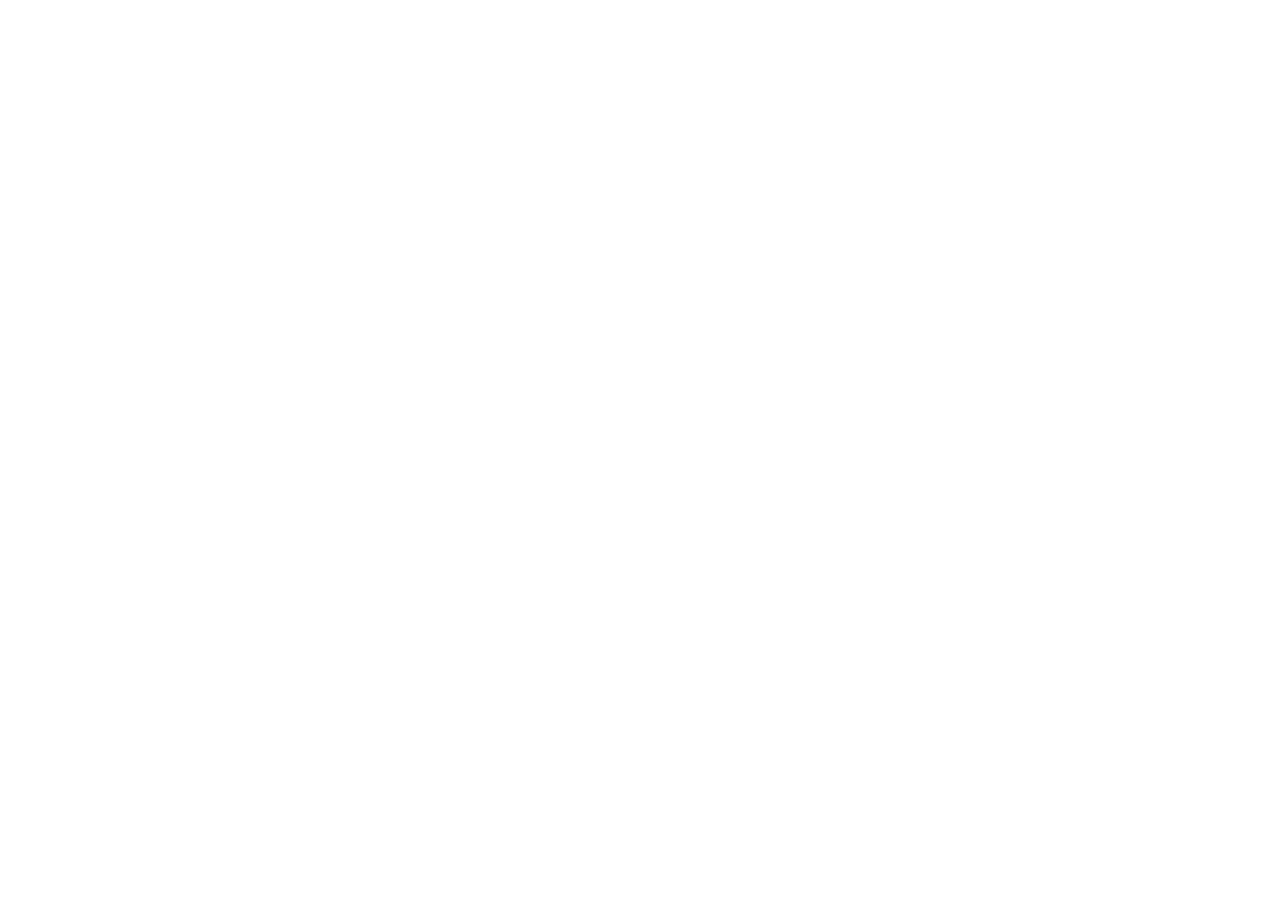
==== chi-siamo.html @ 336f0c89 "first commit" ====
<!DOCTYPE html>
<html lang="it">

<head>
  <meta charset="UTF-8">
  <meta name="viewport" content="width=device-width,initial-scale=1">
  <meta name="description" content="">
  <title></title>  
</head>

<body>


</body>

</html>
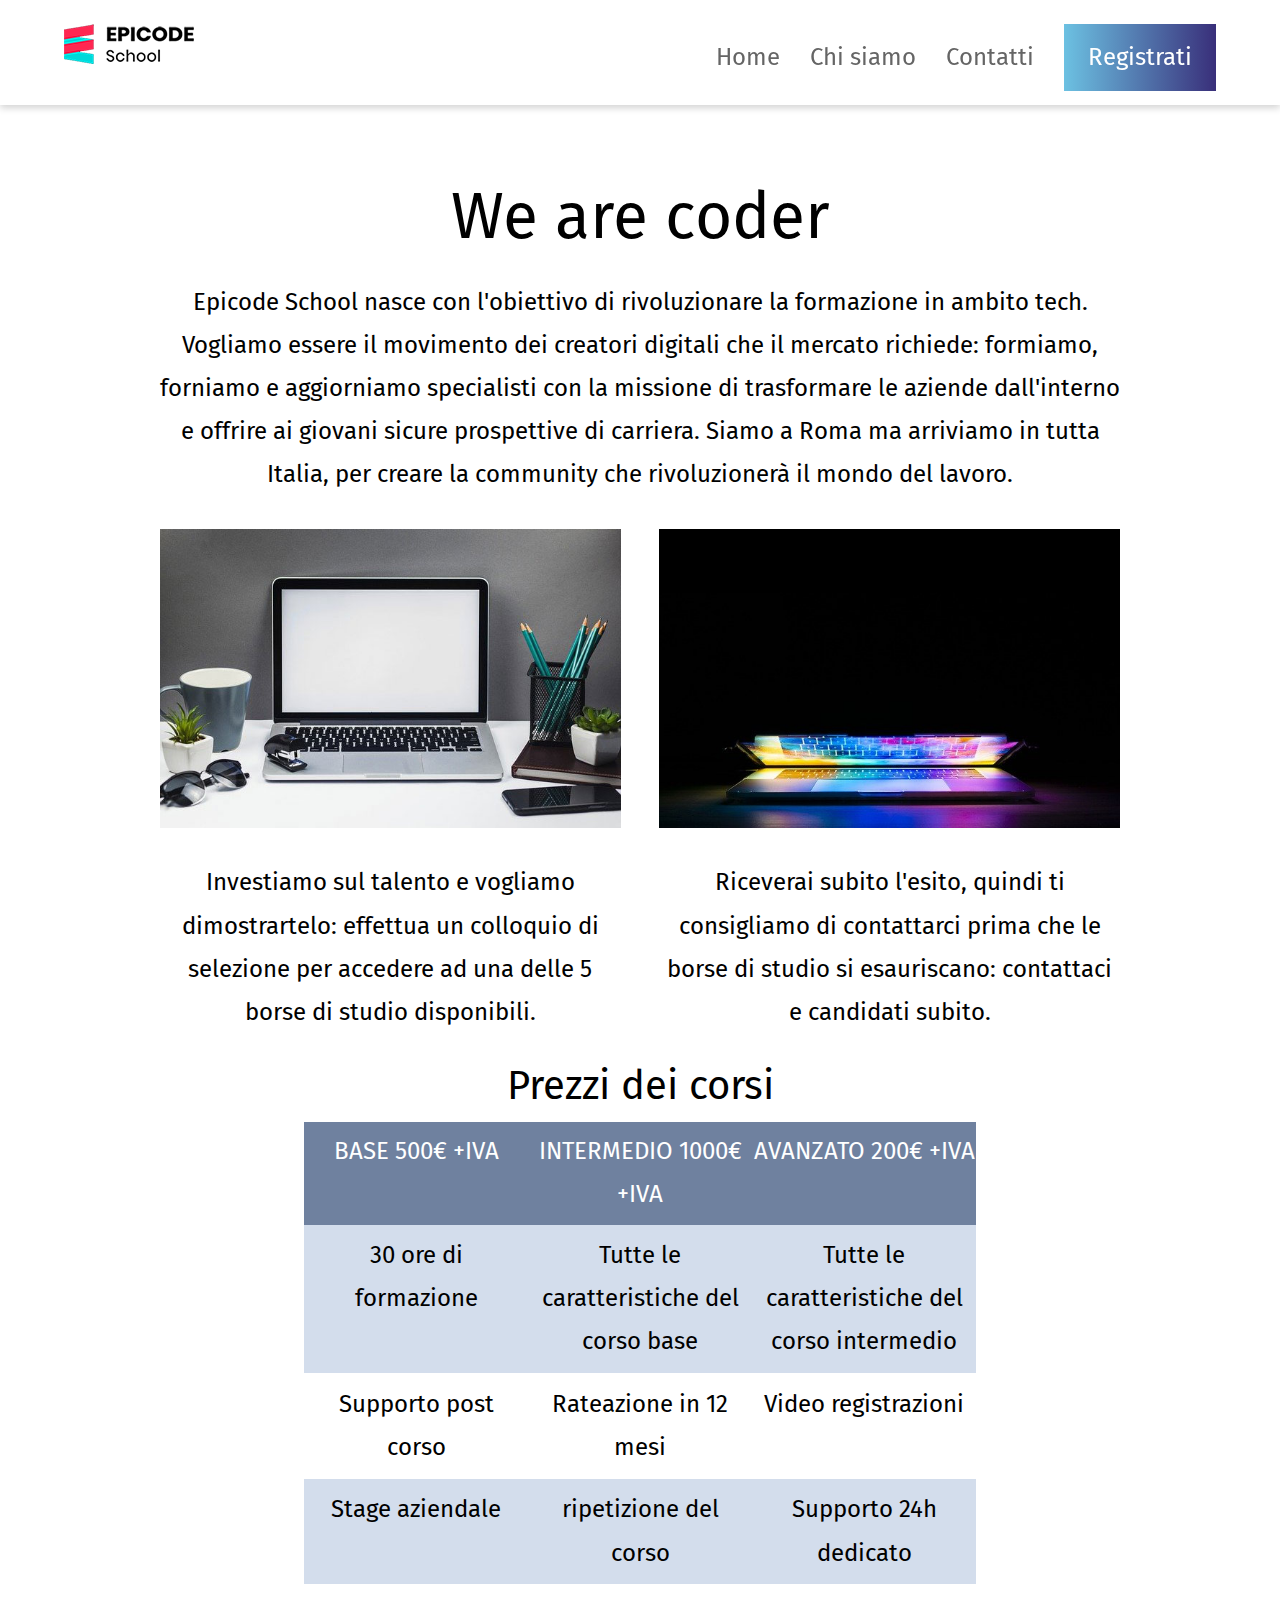
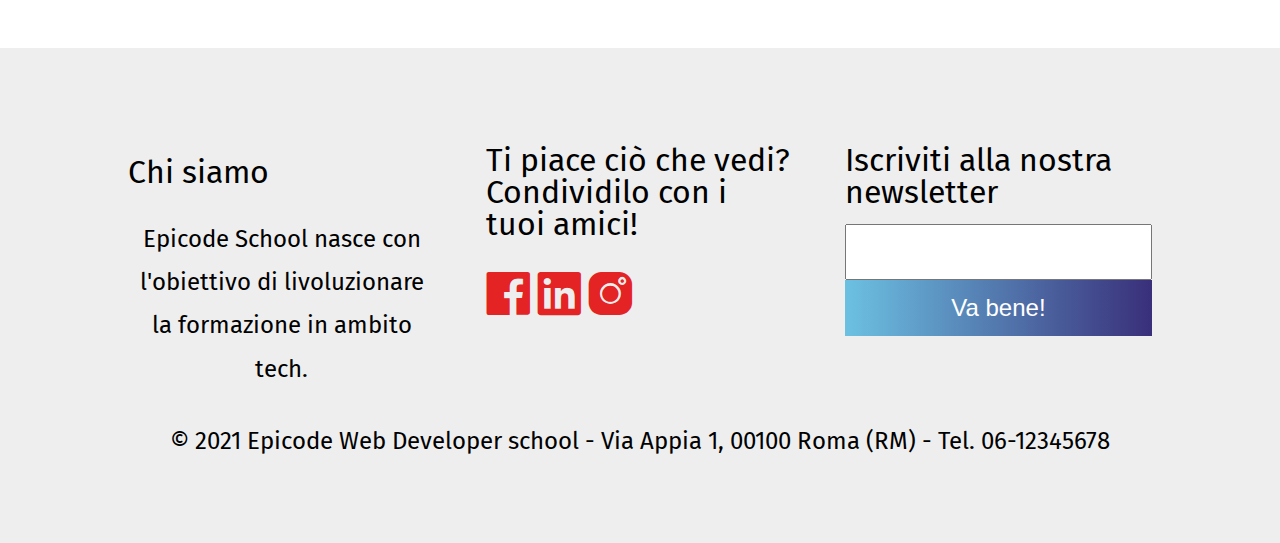
==== commit b9028448: "Finito" ====
--- a/chi-siamo.html
+++ b/chi-siamo.html
@@ -1,16 +1,183 @@
 <!DOCTYPE html>
 <html lang="it">
+  <head>
+    <meta charset="UTF-8" />
+    <meta name="viewport" content="width=device-width,initial-scale=1" />
+    <meta
+      name="description"
+      content="Epicode School: il punto di partenza per la tua professione di Developer."
+    />
+    <link
+      rel="stylesheet"
+      href="assets/lineicons-free-basic-3.0/icon-font/demo/css/style.css"
+    />
+    <link rel="stylesheet" href="assets/css/reset.css" />
+    <link rel="stylesheet" href="assets/css/stile.css" />
+    <link rel="preconnect" href="https://fonts.googleapis.com" />
+    <link rel="preconnect" href="https://fonts.gstatic.com" crossorigin />
+    <link
+      href="https://fonts.googleapis.com/css2?family=Fira+Sans:ital,wght@0,100;0,200;0,300;0,400;0,500;0,600;0,700;0,800;0,900;1,100;1,200;1,300;1,400;1,500;1,600;1,700;1,800;1,900&display=swap"
+      rel="stylesheet"
+    />
+  </head>
 
-<head>
-  <meta charset="UTF-8">
-  <meta name="viewport" content="width=device-width,initial-scale=1">
-  <meta name="description" content="">
-  <title></title>  
-</head>
-
-<body>
-
-
-</body>
-
-</html>+  <body>
+    <header>
+      <div>
+        <a href="index.html" title="Home"
+          ><img src="assets/images/logo.png" alt="Logo Epicode School"
+        /></a>
+        <label for="menu-btn"><i class="lni lni-more-alt"></i></label
+        ><input type="checkbox" name="menu-btn" id="menu-btn" />
+        <nav>
+          <ul>
+            <li><a href="index.html" title="Home">Home</a></li>
+            <li><a href="chi-siamo.html" title="Chi siamo">Chi siamo</a></li>
+            <li><a href="contatti.html" title="Contatti">Contatti</a></li>
+            <li><a class="btn" href="#" title="Registrati">Registrati</a></li>
+          </ul>
+        </nav>
+      </div>
+    </header>
+    <main>
+      <div class="container">
+        <section id="chi_siamo">
+          <h1 class="headings">We are coder</h1>
+          <p>
+            Epicode School nasce con l'obiettivo di rivoluzionare la formazione
+            in ambito tech. Vogliamo essere il movimento dei creatori digitali
+            che il mercato richiede: formiamo, forniamo e aggiorniamo
+            specialisti con la missione di trasformare le aziende dall'interno e
+            offrire ai giovani sicure prospettive di carriera. Siamo a Roma ma
+            arriviamo in tutta Italia, per creare la community che rivoluzionerà
+            il mondo del lavoro.
+          </p>
+        </section>
+        <div id="chi_siamo_img">
+          <figure>
+            <img src="assets/images/foto1.jpg" alt="Notebook" />
+            <figcaption>
+              Investiamo sul talento e vogliamo dimostrartelo: effettua un
+              colloquio di selezione per accedere ad una delle 5 borse di studio
+              disponibili.
+            </figcaption>
+          </figure>
+          <figure>
+            <img src="assets/images/foto2.jpg" alt="Notebook" />
+            <figcaption>
+              Riceverai subito l'esito, quindi ti consigliamo di contattarci
+              prima che le borse di studio si esauriscano: contattaci e
+              candidati subito.
+            </figcaption>
+          </figure>
+        </div>
+        <table id="table_mobile">
+          <caption>
+            <h3 class="headings">Prezzi dei corsi</h3>
+          </caption>
+          <tbody>
+            <tr>
+              <th>Base 500&euro;</th>
+              <td>30 ore di formazione</td>
+            </tr>
+            <tr>
+              <th>Intermedio 1000&euro;</th>
+              <td>Tutte le caratteristiche del corso intermedio</td>
+            </tr>
+            <tr>
+              <th>Avanzato 2000&euro;</th>
+              <td>Tutte le caratteristiche del corso avanzato</td>
+            </tr>
+            <tr>
+              <th>Base 500&euro;</th>
+              <td>Supporto post corso</td>
+            </tr>
+            <tr>
+              <th>Intermedio 1000&euro;</th>
+              <td>Rateazione in 12 mesi</td>
+            </tr>
+            <tr>
+              <th>Avanzato 2000&euro;</th>
+              <td>Video registrazioni</td>
+            </tr>
+            <tr>
+              <th>Base 500&euro;</th>
+              <td>Stage aziendale</td>
+            </tr>
+            <tr>
+              <th>Intermedio 1000&euro;</th>
+              <td>Ripetizione del corso</td>
+            </tr>
+            <tr>
+              <th>Avanzato 2000&euro;</th>
+              <td>Supporto 24h dedicato</td>
+            </tr>
+          </tbody>
+        </table>
+        <table id="table_normal">
+          <caption>
+            <h3 class="headings">Prezzi dei corsi</h3>
+          </caption>
+          <thead>
+            <tr>
+              <th>Base 500&euro; +IVA</th>
+              <th>Intermedio 1000&euro; +IVA</th>
+              <th>Avanzato 200&euro; +IVA</th>
+            </tr>
+          </thead>
+          <tbody>
+            <tr>
+              <td>30 ore di formazione</td>
+              <td>Tutte le caratteristiche del corso base</td>
+              <td>Tutte le caratteristiche del corso intermedio</td>
+            </tr>
+            <tr>
+              <td>Supporto post corso</td>
+              <td>Rateazione in 12 mesi</td>
+              <td>Video registrazioni</td>
+            </tr>
+            <tr>
+              <td>Stage aziendale</td>
+              <td>ripetizione del corso</td>
+              <td>Supporto 24h dedicato</td>
+            </tr>
+          </tbody>
+        </table>
+      </div>
+    </main>
+    <footer>
+      <div id="container_footer">
+        <div id="cont_foot_flex">
+          <div class="info">
+            <h5 class="headingd">Chi siamo</h5>
+            <p>
+              Epicode School nasce con l'obiettivo di livoluzionare la
+              formazione in ambito tech.
+            </p>
+          </div>
+          <div class="info">
+            <h5 class="headings">
+              Ti piace ciò che vedi? Condividilo con i tuoi amici!
+            </h5>
+            <a href="#"><i class="lni lni-facebook-original"></i></a>
+            <a href="#"><i class="lni lni-linkedin-original"></i></a>
+            <a href="#"><i class="lni lni-instagram-filled"></i></a>
+          </div>
+          <form class="info">
+            <legend>
+              <h5 class="headings">Iscriviti alla nostra newsletter</h5>
+            </legend>
+            <input type="email" name="email" id="email" />
+            <input type="submit" value="Va bene!" class="btn" />
+          </form>
+        </div>
+        <address>
+          <p>
+            &copy; 2021 Epicode Web Developer school - Via Appia 1, 00100 Roma
+            (RM) - Tel. 06-12345678
+          </p>
+        </address>
+      </div>
+    </footer>
+  </body>
+</html>
--- a/assets/lineicons-free-basic-3.0/icon-font/demo/css/style.css
+++ b/assets/lineicons-free-basic-3.0/icon-font/demo/css/style.css
@@ -0,0 +1,2307 @@
+/*--------------------------------
+
+LineIcons Web Font
+-------------------------------- */
+@font-face {
+  font-family: 'LineIcons';
+  src: url('../../fonts/LineIcons.eot');
+  src: url('../../fonts/LineIcons.eot') format('embedded-opentype'), url('../../fonts/LineIcons.woff2') format('woff2'), url('../../fonts/LineIcons.woff') format('woff'), url('../../fonts/LineIcons.ttf') format('truetype'), url('../../fonts/LineIcons.svg') format('svg');
+  font-weight: normal;
+  font-style: normal;
+}
+
+/* --------------------------------
+
+Reset
+
+-------------------------------- */
+
+/* *, *::after, *::before {
+  box-sizing: inherit;
+}
+
+* {
+  font: inherit;
+}
+
+html, body, div, span, applet, object, iframe,
+h1, h2, h3, h4, h5, h6, p, blockquote, pre,
+a, abbr, acronym, address, big, cite, code,
+del, dfn, em, img, ins, kbd, q, s, samp,
+small, strike, strong, sub, sup, tt, var,
+b, u, i, center,
+dl, dt, dd, ol, ul, li,
+fieldset, form, label, legend,
+table, caption, tbody, tfoot, thead, tr, th, td,
+article, aside, canvas, details, embed, 
+figure, figcaption, footer, header, hgroup, 
+menu, nav, output, ruby, section, summary,
+time, mark, audio, video, hr {
+  margin: 0;
+  padding: 0;
+  border: 0;
+}
+
+html {
+  box-sizing: border-box;
+}
+
+body {
+  background-color: white;
+  font-family: system-ui, sans-serif;
+  color: hsl(240, 4%, 20%);
+  padding: 1em;
+  -webkit-font-smoothing: antialiased;
+  -moz-osx-font-smoothing: grayscale;
+}
+
+article, aside, details, figcaption, figure, 
+footer, header, hgroup, menu, nav, section, main, form legend {
+  display: block;
+}
+
+ol, ul {
+  list-style: none;
+}
+
+button, input, textarea, select {
+  margin: 0;
+}
+
+a {
+  color: hsl(230, 93%, 66%);
+} */
+
+/* --------------------------------
+
+Main components
+
+-------------------------------- */
+/*header {
+  text-align: center;
+  margin: 3em auto;
+}
+
+header h1 {
+  font-size: 2.6rem;
+  font-weight: 600;
+}
+
+header p {
+  font-size: 1rem;
+  margin-top: 1em;
+  color: hsla(0, 0%, 0%, 0.5);
+}
+
+ul {
+  display: flex;
+  flex-wrap: wrap;
+  justify-content: center;
+}
+
+ul li {
+  border-radius: .4em;
+  transition: background-color .2s;
+  user-select: none;
+  overflow: hidden;
+  text-align: center;
+  padding: 1em;
+}
+
+ul li:hover {
+  background: hsla(0, 0%, 0%, 0.05);
+}
+
+ul p, ul em, ul input {
+  display: block;
+  font-size: 0.75rem;
+  color: hsla(0, 0%, 0%, 0.5);
+  user-select: auto;
+  white-space: nowrap;
+  overflow: hidden;
+  text-overflow: ellipsis;
+  cursor: pointer;
+  max-width: 6rem;
+}
+
+ul p {
+  padding: 8px 0 4px;
+}
+
+ul p::selection, ul em::selection {
+  background: hsl(230, 93%, 66%);
+  color: #fff;
+}
+
+ul p::-moz-selection, ul em::-moz-selection {
+  background: hsl(230, 93%, 66%);
+  color: #fff;
+}
+
+ul em {
+  margin-bottom: 4px;
+}
+
+ul em::before {
+  content: '[';
+}
+ul em::after {
+  content: ']';
+}
+
+ul input {
+  text-align: center;
+  background: transparent;
+  border: none;
+  box-shadow: none;
+  outline: none;
+  font-family: auto;
+} */
+
+/* --------------------------------
+
+icons
+
+-------------------------------- */
+.lni {
+  display: inline-block;
+  font: normal normal normal 32px/1 'LineIcons';
+  speak: none;
+  text-transform: none;
+  /* Better Font Rendering */
+  -webkit-font-smoothing: antialiased;
+  -moz-osx-font-smoothing: grayscale;
+}
+
+/*------------------------
+  font icons
+-------------------------*/
+
+.lni-500px::before {
+  content: "\ea03";
+}
+
+.lni-add-files::before {
+  content: "\ea01";
+}
+
+.lni-adobe::before {
+  content: "\ea06";
+}
+
+.lni-agenda::before {
+  content: "\ea02";
+}
+
+.lni-airbnb::before {
+  content: "\ea07";
+}
+
+.lni-alarm-clock::before {
+  content: "\ea08";
+}
+
+.lni-alarm::before {
+  content: "\ea04";
+}
+
+.lni-amazon-original::before {
+  content: "\ea05";
+}
+
+.lni-amazon-pay::before {
+  content: "\ea09";
+}
+
+.lni-amazon::before {
+  content: "\ea0a";
+}
+
+.lni-ambulance::before {
+  content: "\ea0b";
+}
+
+.lni-amex::before {
+  content: "\ea0c";
+}
+
+.lni-anchor::before {
+  content: "\ea0d";
+}
+
+.lni-android-original::before {
+  content: "\ea0e";
+}
+
+.lni-android::before {
+  content: "\ea0f";
+}
+
+.lni-angellist::before {
+  content: "\ea10";
+}
+
+.lni-angle-double-down::before {
+  content: "\ea11";
+}
+
+.lni-angle-double-left::before {
+  content: "\ea12";
+}
+
+.lni-angle-double-right::before {
+  content: "\ea13";
+}
+
+.lni-angle-double-up::before {
+  content: "\ea14";
+}
+
+.lni-angular::before {
+  content: "\ea15";
+}
+
+.lni-apartment::before {
+  content: "\ea16";
+}
+
+.lni-app-store::before {
+  content: "\ea17";
+}
+
+.lni-apple-music::before {
+  content: "\ea18";
+}
+
+.lni-apple-pay::before {
+  content: "\ea19";
+}
+
+.lni-apple::before {
+  content: "\ea1a";
+}
+
+.lni-archive::before {
+  content: "\ea1f";
+}
+
+.lni-arrow-down-circle::before {
+  content: "\ea1b";
+}
+
+.lni-arrow-down::before {
+  content: "\ea1c";
+}
+
+.lni-arrow-left-circle::before {
+  content: "\ea1d";
+}
+
+.lni-arrow-left::before {
+  content: "\ea1e";
+}
+
+.lni-arrow-right-circle::before {
+  content: "\ea20";
+}
+
+.lni-arrow-right::before {
+  content: "\ea21";
+}
+
+.lni-arrow-top-left::before {
+  content: "\ea22";
+}
+
+.lni-arrow-top-right::before {
+  content: "\ea23";
+}
+
+.lni-arrow-up-circle::before {
+  content: "\ea24";
+}
+
+.lni-arrow-up::before {
+  content: "\ea25";
+}
+
+.lni-arrows-horizontal::before {
+  content: "\ea26";
+}
+
+.lni-arrows-vertical::before {
+  content: "\ea27";
+}
+
+.lni-atlassian::before {
+  content: "\ea28";
+}
+
+.lni-aws::before {
+  content: "\ea29";
+}
+
+.lni-azure::before {
+  content: "\ea2a";
+}
+
+.lni-backward::before {
+  content: "\ea2b";
+}
+
+.lni-baloon::before {
+  content: "\ea2c";
+}
+
+.lni-ban::before {
+  content: "\ea2d";
+}
+
+.lni-bar-chart::before {
+  content: "\ea2e";
+}
+
+.lni-basketball::before {
+  content: "\ea2f";
+}
+
+.lni-behance-original::before {
+  content: "\ea30";
+}
+
+.lni-behance::before {
+  content: "\ea31";
+}
+
+.lni-bi-cycle::before {
+  content: "\ea32";
+}
+
+.lni-bitbucket::before {
+  content: "\ea33";
+}
+
+.lni-bitcoin::before {
+  content: "\ea34";
+}
+
+.lni-blackboard::before {
+  content: "\ea35";
+}
+
+.lni-blogger::before {
+  content: "\ea36";
+}
+
+.lni-bluetooth-original::before {
+  content: "\ea37";
+}
+
+.lni-bluetooth::before {
+  content: "\ea38";
+}
+
+.lni-bold::before {
+  content: "\ea39";
+}
+
+.lni-bolt-alt::before {
+  content: "\ea3a";
+}
+
+.lni-bolt::before {
+  content: "\ea40";
+}
+
+.lni-book::before {
+  content: "\ea3b";
+}
+
+.lni-bookmark-alt::before {
+  content: "\ea3c";
+}
+
+.lni-bookmark::before {
+  content: "\ea3d";
+}
+
+.lni-bootstrap::before {
+  content: "\ea3e";
+}
+
+.lni-bricks::before {
+  content: "\ea3f";
+}
+
+.lni-bridge::before {
+  content: "\ea41";
+}
+
+.lni-briefcase::before {
+  content: "\ea42";
+}
+
+.lni-brush-alt::before {
+  content: "\ea43";
+}
+
+.lni-brush::before {
+  content: "\ea44";
+}
+
+.lni-btc::before {
+  content: "\ea45";
+}
+
+.lni-bubble::before {
+  content: "\ea46";
+}
+
+.lni-bug::before {
+  content: "\ea47";
+}
+
+.lni-bulb::before {
+  content: "\ea48";
+}
+
+.lni-bullhorn::before {
+  content: "\ea49";
+}
+
+.lni-burger::before {
+  content: "\ea4a";
+}
+
+.lni-bus::before {
+  content: "\ea4b";
+}
+
+.lni-cake::before {
+  content: "\ea4c";
+}
+
+.lni-calculator::before {
+  content: "\ea4d";
+}
+
+.lni-calendar::before {
+  content: "\ea4e";
+}
+
+.lni-camera::before {
+  content: "\ea4f";
+}
+
+.lni-candy-cane::before {
+  content: "\ea50";
+}
+
+.lni-candy::before {
+  content: "\ea51";
+}
+
+.lni-capsule::before {
+  content: "\ea52";
+}
+
+.lni-car-alt::before {
+  content: "\ea53";
+}
+
+.lni-car::before {
+  content: "\ea54";
+}
+
+.lni-caravan::before {
+  content: "\ea55";
+}
+
+.lni-cart-full::before {
+  content: "\ea56";
+}
+
+.lni-cart::before {
+  content: "\ea57";
+}
+
+.lni-certificate::before {
+  content: "\ea58";
+}
+
+.lni-check-box::before {
+  content: "\ea59";
+}
+
+.lni-checkmark-circle::before {
+  content: "\ea5a";
+}
+
+.lni-checkmark::before {
+  content: "\ea5b";
+}
+
+.lni-chef-hat::before {
+  content: "\ea5c";
+}
+
+.lni-chevron-down-circle::before {
+  content: "\ea5d";
+}
+
+.lni-chevron-down::before {
+  content: "\ea5e";
+}
+
+.lni-chevron-left-circle::before {
+  content: "\ea5f";
+}
+
+.lni-chevron-left::before {
+  content: "\ea60";
+}
+
+.lni-chevron-right-circle::before {
+  content: "\ea61";
+}
+
+.lni-chevron-right::before {
+  content: "\ea62";
+}
+
+.lni-chevron-up-circle::before {
+  content: "\ea63";
+}
+
+.lni-chevron-up::before {
+  content: "\ea64";
+}
+
+.lni-chrome::before {
+  content: "\ea65";
+}
+
+.lni-chromecast::before {
+  content: "\ea66";
+}
+
+.lni-circle-minus::before {
+  content: "\ea67";
+}
+
+.lni-circle-plus::before {
+  content: "\ea68";
+}
+
+.lni-clipboard::before {
+  content: "\ea69";
+}
+
+.lni-close::before {
+  content: "\ea6a";
+}
+
+.lni-cloud-check::before {
+  content: "\ea6b";
+}
+
+.lni-cloud-download::before {
+  content: "\ea6c";
+}
+
+.lni-cloud-network::before {
+  content: "\ea6d";
+}
+
+.lni-cloud-sync::before {
+  content: "\ea6e";
+}
+
+.lni-cloud-upload::before {
+  content: "\ea6f";
+}
+
+.lni-cloud::before {
+  content: "\ea70";
+}
+
+.lni-cloudflare::before {
+  content: "\ea71";
+}
+
+.lni-cloudy-sun::before {
+  content: "\ea72";
+}
+
+.lni-code-alt::before {
+  content: "\ea73";
+}
+
+.lni-code::before {
+  content: "\ea74";
+}
+
+.lni-codepen::before {
+  content: "\ea75";
+}
+
+.lni-coffee-cup::before {
+  content: "\ea76";
+}
+
+.lni-cog::before {
+  content: "\ea77";
+}
+
+.lni-cogs::before {
+  content: "\ea78";
+}
+
+.lni-coin::before {
+  content: "\ea79";
+}
+
+.lni-comments-alt::before {
+  content: "\ea7a";
+}
+
+.lni-comments-reply::before {
+  content: "\ea7b";
+}
+
+.lni-comments::before {
+  content: "\ea7c";
+}
+
+.lni-compass::before {
+  content: "\ea7d";
+}
+
+.lni-connectdevelop::before {
+  content: "\ea7e";
+}
+
+.lni-construction-hammer::before {
+  content: "\ea7f";
+}
+
+.lni-construction::before {
+  content: "\ea80";
+}
+
+.lni-consulting::before {
+  content: "\ea81";
+}
+
+.lni-control-panel::before {
+  content: "\ea82";
+}
+
+.lni-cool::before {
+  content: "\ea83";
+}
+
+.lni-cpanel::before {
+  content: "\ea84";
+}
+
+.lni-creative-commons::before {
+  content: "\ea85";
+}
+
+.lni-credit-cards::before {
+  content: "\ea86";
+}
+
+.lni-crop::before {
+  content: "\ea87";
+}
+
+.lni-cross-circle::before {
+  content: "\ea88";
+}
+
+.lni-crown::before {
+  content: "\ea89";
+}
+
+.lni-css3::before {
+  content: "\ea8a";
+}
+
+.lni-cup::before {
+  content: "\ea8b";
+}
+
+.lni-customer::before {
+  content: "\ea8c";
+}
+
+.lni-cut::before {
+  content: "\ea8d";
+}
+
+.lni-dashboard::before {
+  content: "\ea8e";
+}
+
+.lni-database::before {
+  content: "\ea8f";
+}
+
+.lni-delivery::before {
+  content: "\ea90";
+}
+
+.lni-dev::before {
+  content: "\ea91";
+}
+
+.lni-diamond-alt::before {
+  content: "\ea92";
+}
+
+.lni-diamond::before {
+  content: "\ea93";
+}
+
+.lni-digitalocean::before {
+  content: "\ea94";
+}
+
+.lni-diners-club::before {
+  content: "\ea95";
+}
+
+.lni-dinner::before {
+  content: "\ea96";
+}
+
+.lni-direction-alt::before {
+  content: "\ea97";
+}
+
+.lni-direction-ltr::before {
+  content: "\ea98";
+}
+
+.lni-direction-rtl::before {
+  content: "\ea99";
+}
+
+.lni-direction::before {
+  content: "\ea9a";
+}
+
+.lni-discord::before {
+  content: "\ea9b";
+}
+
+.lni-discover::before {
+  content: "\ea9c";
+}
+
+.lni-display-alt::before {
+  content: "\ea9d";
+}
+
+.lni-display::before {
+  content: "\ea9e";
+}
+
+.lni-docker::before {
+  content: "\ea9f";
+}
+
+.lni-dollar::before {
+  content: "\eaa0";
+}
+
+.lni-domain::before {
+  content: "\eaa1";
+}
+
+.lni-download::before {
+  content: "\eaa2";
+}
+
+.lni-dribbble::before {
+  content: "\eaa3";
+}
+
+.lni-drop::before {
+  content: "\eaa4";
+}
+
+.lni-dropbox-original::before {
+  content: "\eaa5";
+}
+
+.lni-dropbox::before {
+  content: "\eaa6";
+}
+
+.lni-drupal-original::before {
+  content: "\eaa7";
+}
+
+.lni-drupal::before {
+  content: "\eaa8";
+}
+
+.lni-dumbbell::before {
+  content: "\eaa9";
+}
+
+.lni-edge::before {
+  content: "\eaaa";
+}
+
+.lni-empty-file::before {
+  content: "\eaab";
+}
+
+.lni-enter::before {
+  content: "\eaac";
+}
+
+.lni-envato::before {
+  content: "\eaad";
+}
+
+.lni-envelope::before {
+  content: "\eaae";
+}
+
+.lni-eraser::before {
+  content: "\eaaf";
+}
+
+.lni-euro::before {
+  content: "\eab0";
+}
+
+.lni-exit-down::before {
+  content: "\eab1";
+}
+
+.lni-exit-up::before {
+  content: "\eab2";
+}
+
+.lni-exit::before {
+  content: "\eab3";
+}
+
+.lni-eye::before {
+  content: "\eab4";
+}
+
+.lni-facebook-filled::before {
+  content: "\eab5";
+}
+
+.lni-facebook-messenger::before {
+  content: "\eab6";
+}
+
+.lni-facebook-original::before {
+  content: "\eab7";
+}
+
+.lni-facebook-oval::before {
+  content: "\eab8";
+}
+
+.lni-facebook::before {
+  content: "\eab9";
+}
+
+.lni-figma::before {
+  content: "\eaba";
+}
+
+.lni-files::before {
+  content: "\eabb";
+}
+
+.lni-firefox-original::before {
+  content: "\eabc";
+}
+
+.lni-firefox::before {
+  content: "\eabd";
+}
+
+.lni-fireworks::before {
+  content: "\eabe";
+}
+
+.lni-first-aid::before {
+  content: "\eabf";
+}
+
+.lni-flag-alt::before {
+  content: "\eac0";
+}
+
+.lni-flag::before {
+  content: "\eac1";
+}
+
+.lni-flags::before {
+  content: "\eac2";
+}
+
+.lni-flickr::before {
+  content: "\eac3";
+}
+
+.lni-flower::before {
+  content: "\eac4";
+}
+
+.lni-folder::before {
+  content: "\eac5";
+}
+
+.lni-forward::before {
+  content: "\eac6";
+}
+
+.lni-frame-expand::before {
+  content: "\eac7";
+}
+
+.lni-fresh-juice::before {
+  content: "\eac8";
+}
+
+.lni-friendly::before {
+  content: "\eac9";
+}
+
+.lni-full-screen::before {
+  content: "\eaca";
+}
+
+.lni-funnel::before {
+  content: "\eacb";
+}
+
+.lni-gallery::before {
+  content: "\eacc";
+}
+
+.lni-game::before {
+  content: "\eacd";
+}
+
+.lni-gatsby::before {
+  content: "\eace";
+}
+
+.lni-gift::before {
+  content: "\eacf";
+}
+
+.lni-git::before {
+  content: "\ead0";
+}
+
+.lni-github-original::before {
+  content: "\ead1";
+}
+
+.lni-github::before {
+  content: "\ead2";
+}
+
+.lni-goodreads::before {
+  content: "\ead3";
+}
+
+.lni-google-drive::before {
+  content: "\ead4";
+}
+
+.lni-google-pay::before {
+  content: "\ead5";
+}
+
+.lni-google-wallet::before {
+  content: "\ead6";
+}
+
+.lni-google::before {
+  content: "\ead7";
+}
+
+.lni-graduation::before {
+  content: "\ead8";
+}
+
+.lni-graph::before {
+  content: "\ead9";
+}
+
+.lni-grid-alt::before {
+  content: "\eada";
+}
+
+.lni-grid::before {
+  content: "\eadb";
+}
+
+.lni-grow::before {
+  content: "\eadc";
+}
+
+.lni-hacker-news::before {
+  content: "\eadd";
+}
+
+.lni-hammer::before {
+  content: "\eade";
+}
+
+.lni-hand::before {
+  content: "\eadf";
+}
+
+.lni-handshake::before {
+  content: "\eae0";
+}
+
+.lni-happy::before {
+  content: "\eae1";
+}
+
+.lni-harddrive::before {
+  content: "\eae2";
+}
+
+.lni-headphone-alt::before {
+  content: "\eae3";
+}
+
+.lni-headphone::before {
+  content: "\eae4";
+}
+
+.lni-heart-filled::before {
+  content: "\eae5";
+}
+
+.lni-heart-monitor::before {
+  content: "\eae6";
+}
+
+.lni-heart::before {
+  content: "\eae7";
+}
+
+.lni-helicopter::before {
+  content: "\eae8";
+}
+
+.lni-helmet::before {
+  content: "\eae9";
+}
+
+.lni-help::before {
+  content: "\eaea";
+}
+
+.lni-highlight-alt::before {
+  content: "\eaeb";
+}
+
+.lni-highlight::before {
+  content: "\eaec";
+}
+
+.lni-home::before {
+  content: "\eaed";
+}
+
+.lni-hospital::before {
+  content: "\eaee";
+}
+
+.lni-hourglass::before {
+  content: "\eaef";
+}
+
+.lni-html5::before {
+  content: "\eaf0";
+}
+
+.lni-image::before {
+  content: "\eaf1";
+}
+
+.lni-imdb::before {
+  content: "\eaf2";
+}
+
+.lni-inbox::before {
+  content: "\eaf3";
+}
+
+.lni-indent-decrease::before {
+  content: "\eaf4";
+}
+
+.lni-indent-increase::before {
+  content: "\eaf5";
+}
+
+.lni-infinite::before {
+  content: "\eaf6";
+}
+
+.lni-information::before {
+  content: "\eaf7";
+}
+
+.lni-instagram-filled::before {
+  content: "\eaf8";
+}
+
+.lni-instagram-original::before {
+  content: "\eaf9";
+}
+
+.lni-instagram::before {
+  content: "\eafa";
+}
+
+.lni-invention::before {
+  content: "\eafb";
+}
+
+.lni-invest-monitor::before {
+  content: "\eafc";
+}
+
+.lni-investment::before {
+  content: "\eafd";
+}
+
+.lni-island::before {
+  content: "\eafe";
+}
+
+.lni-italic::before {
+  content: "\eaff";
+}
+
+.lni-java::before {
+  content: "\eb00";
+}
+
+.lni-javascript::before {
+  content: "\eb01";
+}
+
+.lni-jcb::before {
+  content: "\eb02";
+}
+
+.lni-joomla-original::before {
+  content: "\eb03";
+}
+
+.lni-joomla::before {
+  content: "\eb04";
+}
+
+.lni-jsfiddle::before {
+  content: "\eb05";
+}
+
+.lni-juice::before {
+  content: "\eb06";
+}
+
+.lni-key::before {
+  content: "\eb07";
+}
+
+.lni-keyboard::before {
+  content: "\eb08";
+}
+
+.lni-keyword-research::before {
+  content: "\eb09";
+}
+
+.lni-laptop-phone::before {
+  content: "\eb0a";
+}
+
+.lni-laptop::before {
+  content: "\eb0b";
+}
+
+.lni-laravel::before {
+  content: "\eb0c";
+}
+
+.lni-layers::before {
+  content: "\eb0d";
+}
+
+.lni-layout::before {
+  content: "\eb0e";
+}
+
+.lni-leaf::before {
+  content: "\eb0f";
+}
+
+.lni-library::before {
+  content: "\eb10";
+}
+
+.lni-license::before {
+  content: "\eb11";
+}
+
+.lni-lifering::before {
+  content: "\eb12";
+}
+
+.lni-line-dashed::before {
+  content: "\eb13";
+}
+
+.lni-line-dotted::before {
+  content: "\eb14";
+}
+
+.lni-line-double::before {
+  content: "\eb15";
+}
+
+.lni-line-spacing::before {
+  content: "\eb16";
+}
+
+.lni-line::before {
+  content: "\eb17";
+}
+
+.lni-lineicons-alt::before {
+  content: "\eb18";
+}
+
+.lni-lineicons::before {
+  content: "\eb19";
+}
+
+.lni-link::before {
+  content: "\eb1a";
+}
+
+.lni-linkedin-original::before {
+  content: "\eb1b";
+}
+
+.lni-linkedin::before {
+  content: "\eb1c";
+}
+
+.lni-list::before {
+  content: "\eb1d";
+}
+
+.lni-lock-alt::before {
+  content: "\eb1e";
+}
+
+.lni-lock::before {
+  content: "\eb1f";
+}
+
+.lni-magento::before {
+  content: "\eb20";
+}
+
+.lni-magnet::before {
+  content: "\eb21";
+}
+
+.lni-magnifier::before {
+  content: "\eb22";
+}
+
+.lni-mailchimp::before {
+  content: "\eb23";
+}
+
+.lni-map-marker::before {
+  content: "\eb24";
+}
+
+.lni-map::before {
+  content: "\eb25";
+}
+
+.lni-markdown::before {
+  content: "\eb26";
+}
+
+.lni-mashroom::before {
+  content: "\eb27";
+}
+
+.lni-mastercard::before {
+  content: "\eb28";
+}
+
+.lni-medium::before {
+  content: "\eb29";
+}
+
+.lni-menu::before {
+  content: "\eb2a";
+}
+
+.lni-mic::before {
+  content: "\eb2b";
+}
+
+.lni-microphone::before {
+  content: "\eb2c";
+}
+
+.lni-microscope::before {
+  content: "\eb2d";
+}
+
+.lni-microsoft-edge::before {
+  content: "\eb2e";
+}
+
+.lni-microsoft::before {
+  content: "\eb2f";
+}
+
+.lni-minus::before {
+  content: "\eb30";
+}
+
+.lni-mobile::before {
+  content: "\eb31";
+}
+
+.lni-money-location::before {
+  content: "\eb32";
+}
+
+.lni-money-protection::before {
+  content: "\eb33";
+}
+
+.lni-more-alt::before {
+  content: "\eb34";
+}
+
+.lni-more::before {
+  content: "\eb35";
+}
+
+.lni-mouse::before {
+  content: "\eb36";
+}
+
+.lni-move::before {
+  content: "\eb37";
+}
+
+.lni-music::before {
+  content: "\eb38";
+}
+
+.lni-netlify::before {
+  content: "\eb39";
+}
+
+.lni-network::before {
+  content: "\eb3a";
+}
+
+.lni-night::before {
+  content: "\eb3b";
+}
+
+.lni-nodejs-alt::before {
+  content: "\eb3c";
+}
+
+.lni-nodejs::before {
+  content: "\eb3d";
+}
+
+.lni-notepad::before {
+  content: "\eb3e";
+}
+
+.lni-npm::before {
+  content: "\eb3f";
+}
+
+.lni-offer::before {
+  content: "\eb40";
+}
+
+.lni-opera::before {
+  content: "\eb41";
+}
+
+.lni-package::before {
+  content: "\eb42";
+}
+
+.lni-page-break::before {
+  content: "\eb43";
+}
+
+.lni-pagination::before {
+  content: "\eb44";
+}
+
+.lni-paint-bucket::before {
+  content: "\eb45";
+}
+
+.lni-paint-roller::before {
+  content: "\eb46";
+}
+
+.lni-pallet::before {
+  content: "\eb47";
+}
+
+.lni-paperclip::before {
+  content: "\eb48";
+}
+
+.lni-patreon::before {
+  content: "\eb49";
+}
+
+.lni-pause::before {
+  content: "\eb4a";
+}
+
+.lni-paypal-original::before {
+  content: "\eb4b";
+}
+
+.lni-paypal::before {
+  content: "\eb4c";
+}
+
+.lni-pencil-alt::before {
+  content: "\eb4d";
+}
+
+.lni-pencil::before {
+  content: "\eb4e";
+}
+
+.lni-phone-set::before {
+  content: "\eb4f";
+}
+
+.lni-phone::before {
+  content: "\eb50";
+}
+
+.lni-php::before {
+  content: "\eb51";
+}
+
+.lni-pie-chart::before {
+  content: "\eb52";
+}
+
+.lni-pilcrow::before {
+  content: "\eb53";
+}
+
+.lni-pin::before {
+  content: "\eb54";
+}
+
+.lni-pinterest::before {
+  content: "\eb55";
+}
+
+.lni-pizza::before {
+  content: "\eb56";
+}
+
+.lni-plane::before {
+  content: "\eb57";
+}
+
+.lni-play-store::before {
+  content: "\eb58";
+}
+
+.lni-play::before {
+  content: "\eb59";
+}
+
+.lni-playstation::before {
+  content: "\eb5a";
+}
+
+.lni-plug::before {
+  content: "\eb5b";
+}
+
+.lni-plus::before {
+  content: "\eb5c";
+}
+
+.lni-pointer-down::before {
+  content: "\eb5d";
+}
+
+.lni-pointer-left::before {
+  content: "\eb5e";
+}
+
+.lni-pointer-right::before {
+  content: "\eb5f";
+}
+
+.lni-pointer-top::before {
+  content: "\eb60";
+}
+
+.lni-pointer::before {
+  content: "\eb61";
+}
+
+.lni-popup::before {
+  content: "\eb62";
+}
+
+.lni-postcard::before {
+  content: "\eb63";
+}
+
+.lni-pound::before {
+  content: "\eb64";
+}
+
+.lni-power-switch::before {
+  content: "\eb65";
+}
+
+.lni-printer::before {
+  content: "\eb66";
+}
+
+.lni-producthunt::before {
+  content: "\eb67";
+}
+
+.lni-protection::before {
+  content: "\eb68";
+}
+
+.lni-pulse::before {
+  content: "\eb69";
+}
+
+.lni-pyramids::before {
+  content: "\eb6a";
+}
+
+.lni-python::before {
+  content: "\eb6b";
+}
+
+.lni-question-circle::before {
+  content: "\eb6c";
+}
+
+.lni-quora::before {
+  content: "\eb6d";
+}
+
+.lni-quotation::before {
+  content: "\eb6e";
+}
+
+.lni-radio-button::before {
+  content: "\eb6f";
+}
+
+.lni-rain::before {
+  content: "\eb70";
+}
+
+.lni-react::before {
+  content: "\eb73";
+}
+
+.lni-reddit::before {
+  content: "\eb71";
+}
+
+.lni-reload::before {
+  content: "\eb72";
+}
+
+.lni-remove-file::before {
+  content: "\eb74";
+}
+
+.lni-reply::before {
+  content: "\eb75";
+}
+
+.lni-restaurant::before {
+  content: "\eb76";
+}
+
+.lni-revenue::before {
+  content: "\eb77";
+}
+
+.lni-road::before {
+  content: "\eb78";
+}
+
+.lni-rocket::before {
+  content: "\eb79";
+}
+
+.lni-rss-feed::before {
+  content: "\eb7a";
+}
+
+.lni-ruler-alt::before {
+  content: "\eb7b";
+}
+
+.lni-ruler-pencil::before {
+  content: "\eb7c";
+}
+
+.lni-ruler::before {
+  content: "\eb7d";
+}
+
+.lni-rupee::before {
+  content: "\eb7e";
+}
+
+.lni-sad::before {
+  content: "\eb7f";
+}
+
+.lni-save::before {
+  content: "\eb80";
+}
+
+.lni-school-bench-alt::before {
+  content: "\eb81";
+}
+
+.lni-school-bench::before {
+  content: "\eb82";
+}
+
+.lni-scooter::before {
+  content: "\eb83";
+}
+
+.lni-scroll-down::before {
+  content: "\eb84";
+}
+
+.lni-search-alt::before {
+  content: "\eb85";
+}
+
+.lni-search::before {
+  content: "\eb86";
+}
+
+.lni-select::before {
+  content: "\eb87";
+}
+
+.lni-seo::before {
+  content: "\eb88";
+}
+
+.lni-service::before {
+  content: "\eb89";
+}
+
+.lni-share-alt-1::before {
+  content: "\eb8a";
+}
+
+.lni-share-alt::before {
+  content: "\eb8b";
+}
+
+.lni-share::before {
+  content: "\eb8c";
+}
+
+.lni-shield::before {
+  content: "\eb8d";
+}
+
+.lni-shift-left::before {
+  content: "\eb8e";
+}
+
+.lni-shift-right::before {
+  content: "\eb8f";
+}
+
+.lni-ship::before {
+  content: "\eb90";
+}
+
+.lni-shopify::before {
+  content: "\eb91";
+}
+
+.lni-shopping-basket::before {
+  content: "\eb92";
+}
+
+.lni-shortcode::before {
+  content: "\eb93";
+}
+
+.lni-shovel::before {
+  content: "\eb94";
+}
+
+.lni-shuffle::before {
+  content: "\eb95";
+}
+
+.lni-signal::before {
+  content: "\eb96";
+}
+
+.lni-sketch::before {
+  content: "\eb97";
+}
+
+.lni-skipping-rope::before {
+  content: "\eb98";
+}
+
+.lni-skype::before {
+  content: "\eb99";
+}
+
+.lni-slack-line::before {
+  content: "\eb9a";
+}
+
+.lni-slack::before {
+  content: "\eb9b";
+}
+
+.lni-slice::before {
+  content: "\eb9c";
+}
+
+.lni-slideshare::before {
+  content: "\eb9d";
+}
+
+.lni-slim::before {
+  content: "\eb9e";
+}
+
+.lni-smile::before {
+  content: "\eb9f";
+}
+
+.lni-snapchat::before {
+  content: "\eba0";
+}
+
+.lni-sort-alpha-asc::before {
+  content: "\eba1";
+}
+
+.lni-sort-amount-asc::before {
+  content: "\eba2";
+}
+
+.lni-sort-amount-dsc::before {
+  content: "\eba3";
+}
+
+.lni-soundcloud-original::before {
+  content: "\eba4";
+}
+
+.lni-soundcloud::before {
+  content: "\eba5";
+}
+
+.lni-speechless::before {
+  content: "\eba6";
+}
+
+.lni-spellcheck::before {
+  content: "\eba7";
+}
+
+.lni-spinner-arrow::before {
+  content: "\eba8";
+}
+
+.lni-spinner-solid::before {
+  content: "\eba9";
+}
+
+.lni-spinner::before {
+  content: "\ebaa";
+}
+
+.lni-spotify-original::before {
+  content: "\ebab";
+}
+
+.lni-spotify::before {
+  content: "\ebac";
+}
+
+.lni-spray::before {
+  content: "\ebad";
+}
+
+.lni-sprout::before {
+  content: "\ebae";
+}
+
+.lni-squarespace::before {
+  content: "\ebaf";
+}
+
+.lni-stackoverflow::before {
+  content: "\ebb0";
+}
+
+.lni-stamp::before {
+  content: "\ebb1";
+}
+
+.lni-star-empty::before {
+  content: "\ebb2";
+}
+
+.lni-star-filled::before {
+  content: "\ebb3";
+}
+
+.lni-star-half::before {
+  content: "\ebb4";
+}
+
+.lni-star::before {
+  content: "\ebb5";
+}
+
+.lni-stats-down::before {
+  content: "\ebb6";
+}
+
+.lni-stats-up::before {
+  content: "\ebb7";
+}
+
+.lni-steam::before {
+  content: "\ebb8";
+}
+
+.lni-sthethoscope::before {
+  content: "\ebb9";
+}
+
+.lni-stop::before {
+  content: "\ebba";
+}
+
+.lni-strikethrough::before {
+  content: "\ebbb";
+}
+
+.lni-stripe::before {
+  content: "\ebbc";
+}
+
+.lni-stumbleupon::before {
+  content: "\ebbd";
+}
+
+.lni-sun::before {
+  content: "\ebbe";
+}
+
+.lni-support::before {
+  content: "\ebbf";
+}
+
+.lni-surf-board::before {
+  content: "\ebc0";
+}
+
+.lni-suspect::before {
+  content: "\ebc1";
+}
+
+.lni-swift::before {
+  content: "\ebc2";
+}
+
+.lni-syringe::before {
+  content: "\ebc3";
+}
+
+.lni-tab::before {
+  content: "\ebc4";
+}
+
+.lni-tag::before {
+  content: "\ebc5";
+}
+
+.lni-target-customer::before {
+  content: "\ebc6";
+}
+
+.lni-target-revenue::before {
+  content: "\ebc7";
+}
+
+.lni-target::before {
+  content: "\ebc8";
+}
+
+.lni-taxi::before {
+  content: "\ebc9";
+}
+
+.lni-teabag::before {
+  content: "\ebca";
+}
+
+.lni-telegram-original::before {
+  content: "\ebcb";
+}
+
+.lni-telegram::before {
+  content: "\ebcc";
+}
+
+.lni-text-align-center::before {
+  content: "\ebcd";
+}
+
+.lni-text-align-justify::before {
+  content: "\ebce";
+}
+
+.lni-text-align-left::before {
+  content: "\ebcf";
+}
+
+.lni-text-align-right::before {
+  content: "\ebd0";
+}
+
+.lni-text-format-remove::before {
+  content: "\ebd4";
+}
+
+.lni-text-format::before {
+  content: "\ebd1";
+}
+
+.lni-thought::before {
+  content: "\ebd2";
+}
+
+.lni-thumbs-down::before {
+  content: "\ebd3";
+}
+
+.lni-thumbs-up::before {
+  content: "\ebd5";
+}
+
+.lni-thunder-alt::before {
+  content: "\ebd6";
+}
+
+.lni-thunder::before {
+  content: "\ebd7";
+}
+
+.lni-ticket-alt::before {
+  content: "\ebd8";
+}
+
+.lni-ticket::before {
+  content: "\ebd9";
+}
+
+.lni-tiktok::before {
+  content: "\ebda";
+}
+
+.lni-timer::before {
+  content: "\ebdb";
+}
+
+.lni-tounge::before {
+  content: "\ebdc";
+}
+
+.lni-train-alt::before {
+  content: "\ebdd";
+}
+
+.lni-train::before {
+  content: "\ebde";
+}
+
+.lni-trash-can::before {
+  content: "\ebdf";
+}
+
+.lni-travel::before {
+  content: "\ebe0";
+}
+
+.lni-tree::before {
+  content: "\ebe1";
+}
+
+.lni-trees::before {
+  content: "\ebe2";
+}
+
+.lni-trello::before {
+  content: "\ebe3";
+}
+
+.lni-trowel::before {
+  content: "\ebe4";
+}
+
+.lni-tshirt::before {
+  content: "\ebe5";
+}
+
+.lni-tumblr::before {
+  content: "\ebe6";
+}
+
+.lni-twitch::before {
+  content: "\ebe7";
+}
+
+.lni-twitter-filled::before {
+  content: "\ebe8";
+}
+
+.lni-twitter-original::before {
+  content: "\ebe9";
+}
+
+.lni-twitter::before {
+  content: "\ebea";
+}
+
+.lni-ubuntu::before {
+  content: "\ebeb";
+}
+
+.lni-underline::before {
+  content: "\ebec";
+}
+
+.lni-unlink::before {
+  content: "\ebed";
+}
+
+.lni-unlock::before {
+  content: "\ebee";
+}
+
+.lni-unsplash::before {
+  content: "\ebef";
+}
+
+.lni-upload::before {
+  content: "\ebf0";
+}
+
+.lni-user::before {
+  content: "\ebf1";
+}
+
+.lni-users::before {
+  content: "\ebf6";
+}
+
+.lni-ux::before {
+  content: "\ebf2";
+}
+
+.lni-vector::before {
+  content: "\ebf3";
+}
+
+.lni-video::before {
+  content: "\ebf4";
+}
+
+.lni-vimeo::before {
+  content: "\ebf5";
+}
+
+.lni-visa::before {
+  content: "\ebf7";
+}
+
+.lni-vk::before {
+  content: "\ebf8";
+}
+
+.lni-volume-high::before {
+  content: "\ebf9";
+}
+
+.lni-volume-low::before {
+  content: "\ebfa";
+}
+
+.lni-volume-medium::before {
+  content: "\ebfb";
+}
+
+.lni-volume-mute::before {
+  content: "\ebfc";
+}
+
+.lni-volume::before {
+  content: "\ebfd";
+}
+
+.lni-wallet::before {
+  content: "\ebfe";
+}
+
+.lni-warning::before {
+  content: "\ebff";
+}
+
+.lni-website-alt::before {
+  content: "\ec00";
+}
+
+.lni-website::before {
+  content: "\ec01";
+}
+
+.lni-wechat::before {
+  content: "\ec02";
+}
+
+.lni-weight::before {
+  content: "\ec03";
+}
+
+.lni-whatsapp::before {
+  content: "\ec04";
+}
+
+.lni-wheelbarrow::before {
+  content: "\ec05";
+}
+
+.lni-wheelchair::before {
+  content: "\ec06";
+}
+
+.lni-windows::before {
+  content: "\ec07";
+}
+
+.lni-wordpress-filled::before {
+  content: "\ec08";
+}
+
+.lni-wordpress::before {
+  content: "\ec09";
+}
+
+.lni-world-alt::before {
+  content: "\ec0a";
+}
+
+.lni-world::before {
+  content: "\ec0c";
+}
+
+.lni-write::before {
+  content: "\ec0b";
+}
+
+.lni-xbox::before {
+  content: "\ec0d";
+}
+
+.lni-yahoo::before {
+  content: "\ec0e";
+}
+
+.lni-ycombinator::before {
+  content: "\ec0f";
+}
+
+.lni-yen::before {
+  content: "\ec10";
+}
+
+.lni-youtube::before {
+  content: "\ec13";
+}
+
+.lni-zip::before {
+  content: "\ec11";
+}
+
+.lni-zoom-in::before {
+  content: "\ec12";
+}
+
+.lni-zoom-out::before {
+  content: "\ec14";
+}
+
--- a/assets/css/stile.css
+++ b/assets/css/stile.css
@@ -0,0 +1,368 @@
+/* IMPOSTAZIONI GENERALI */
+body{
+    color:#000;
+    font-family: 'Fira Sans', sans-serif;
+    line-height: 1.8;
+    font-size: 1.5rem;
+    width: 100%;
+    text-align: center;
+}
+h1{
+    font-size: 4rem;
+    margin-bottom: 2rem;
+}
+h2{
+    font-size: 3.5rem;
+    margin-bottom: 2rem;
+}
+h3{
+    font-size: 2.5rem;
+    margin-bottom: 1rem;
+}
+h5{
+    font-size: 2rem;
+    margin-bottom: 1rem;
+}
+.headings{
+    line-height: 1.2;
+}
+i{
+    color: #e42424;
+}
+a{
+    text-decoration: none;
+    color: #000;
+}
+.container{
+    width: 85%;
+    margin: 0 auto;
+}
+span{
+    text-transform: uppercase;
+}
+.btn{
+    color:#fff;
+    background-image: linear-gradient(90deg, #6cc1e2 0%, #392f7a 100%);
+    padding: 0.5em 1em;
+    border: none;
+    display: inline-block;
+    font-size: 1.5rem;
+}
+.btn:hover{
+    color:#fff;
+    text-decoration: none;
+}
+/* HEADER */
+
+header{
+    background-color: #fff;
+    box-shadow: 0 3px 7px #d3d3d3;
+    position: sticky;
+    top: 0;
+    padding: 1em 0 0.3em;
+}
+header div{
+    width: 90%;
+    margin: 0 auto;
+    display: flex;
+    justify-content: space-between;
+    flex-wrap: wrap;
+}
+input#menu-btn{
+    display: none;
+}
+input#menu-btn:checked~nav{
+    height: 8.3em;
+}
+header ul{
+    list-style: none;
+}
+header a {
+    color: #656565;
+    text-decoration: none;
+}
+header a:hover{
+    color: #e42424;
+    text-decoration: underline;
+}
+header .lni{
+    font-size: 3rem;
+}
+/* MAIN */
+@keyframes ombra{
+    from{box-shadow: 0 0 5px 5px #252525;}
+    20%{box-shadow: 0 0 5px 10px #252525a3;}
+    40%{box-shadow: 0 0 5px 15px #25252560;}
+    60%{box-shadow: 0 0 5px 20px #25252500;}
+    to{box-shadow: 0 0 5px 20px #25252500;}
+}
+#banner a{
+    animation-name: ombra;
+    animation-duration: 1s;
+    animation-iteration-count: infinite;
+}
+
+#banner{
+    background-color: #0000005a;
+    background-image: url(../images/banner.jpg);
+    background-repeat: no-repeat;
+    background-size: cover;
+    background-blend-mode: multiply;
+    background-position: center;
+    padding: 3em 0 1em 0;
+    text-align: left;
+    text-shadow: 2px 2px 4px #2c2c2c;
+    color: #fff;
+}
+#banner p{
+    margin: 2em 0 1.5em 0;
+}
+section{
+    padding: 3em 0 2em;
+}
+section .lni{
+    font-size: 4rem;
+}
+.motivation{
+    margin-bottom: 2em;
+}
+#blue_box{
+    background-color: #0c0633;
+    color: #fff;
+    padding: 6em 0 4.5em 0;
+}
+#blue_box p{
+    margin-bottom: 1em;
+}
+.emoji{
+    display: flex;
+    justify-content: center;
+    align-items: center;;
+}
+.emoji .lni {
+    font-size: 3rem;
+    margin: 0 0.5rem 1.5rem 0;
+}
+img{
+    width: 100%;
+    margin-bottom: 1.2rem;
+}
+#future p{
+    margin-bottom: 1.6rem;
+}
+figure{
+    margin: 2rem 0;
+}
+table{
+    text-align: left;
+    width: 100%;
+    margin: 7rem 0 4rem 0;
+}
+td{
+    padding: 0.6rem;
+}
+
+#chi_siamo{
+    margin-top: 5rem;
+    padding: 0;
+} 
+
+fieldset input, fieldset textarea {
+    display: block;
+    width: 100%;
+    padding: 0.8em;
+    margin-bottom: 1.6em;
+    box-sizing: border-box;
+    font-size: 1.5rem;
+    font-style: italic;
+    border: 1px solid #7f7f7f;
+    border-radius: 0.2rem;
+}
+fieldset input::placeholder, fieldset textarea::placeholder{
+    color: #939da0;
+}
+form{
+    margin-bottom: 2.5rem;
+}
+address p{
+    margin-bottom: 2rem;
+}
+#contact{
+    padding: 6rem 0 5rem 0;
+}
+
+/* FOOTER */
+footer{
+    background-color: rgb(238, 238, 238);
+    text-align: left;
+    padding: 3rem 0 5rem;
+}
+#container_footer{
+    width: 80%;
+    margin: 0 auto;
+}
+footer input{
+    width: 100%;
+    height: 3.5rem;
+    font-size: 1.5rem;
+    box-sizing: border-box;
+}
+.info{
+    margin:3rem 0 1.8rem;
+}
+footer .lni{
+    font-size: 2.8rem;
+    margin: 1rem 0;
+}
+
+
+
+/* RESPONSIVE */
+
+@media screen and (max-width: 768px){
+    header nav{
+        height: 0;
+        overflow: hidden;
+        position:relative;
+        width: 100%;
+        transition: height 0.5 ease-out;
+    }
+    #table_normal{
+        display: none;
+    }
+    #table_mobile tr:nth-child(1), #table_mobile tr:nth-child(2), #table_mobile tr:nth-child(3), #table_mobile tr:nth-child(7), #table_mobile tr:nth-child(8), #table_mobile tr:nth-child(9){
+        background-color: #d3ddec;
+    }
+    #table_mobile td, #table_mobile th{
+        border: none;
+    }
+    th{
+        font-weight: bold;
+        width: 40%;
+        padding: 0.6rem;
+    }
+
+}
+@media screen and (min-width: 768px){
+    .headings{
+        line-height: 1.1;
+    }
+    header li{
+        display: inline-block;
+        margin-left: 1em;
+    }
+    header label{
+        display: none;
+    }
+    #table_mobile{
+        display: none;
+    }
+    #motivation_flex{
+        display: flex;
+        justify-content: space-evenly;
+    }
+    #motivation_flex div{
+        width: 30%;
+    }
+    #motivation_flex p{
+        text-align: left;
+    }
+    #future{
+        display: flex;
+        justify-content: center;
+        align-content: stretch;
+    }
+    #fut_img img{
+        width: 100%;
+        height: 100%;
+        object-fit: cover;
+    }
+    .emoji{
+        display: flex;
+        justify-content: flex-start;
+        margin-left: 1em;
+    }
+    #future p{
+        text-align: left;
+        margin-left: 1em;
+    }
+    #banner .container{
+        width: 65%;
+        padding-bottom: 2rem;
+    }
+    .container_td{
+        width: 65%;
+        margin: 0 auto;
+    }
+    .container{
+        width: 90%;
+    }
+    #cont_foot_flex{
+        display: flex;  
+        justify-content: space-between;
+        margin-bottom: 4rem;
+    }
+    footer p:last-child{
+        text-align: center;
+    }
+    .info{
+        width: 30%;
+    }
+    #chi_siamo_img{
+        display: flex;
+        justify-content: space-between;
+    }
+    #chi_siamo_img figure{
+        width: 48%;
+    }
+    table{
+        text-align: center;
+    }
+    th{
+        background-color: #6f819f;
+        color: #fff;
+        text-transform: uppercase;
+        width: 33%;
+        padding: 0.5rem 0;
+    }
+    tbody tr:nth-child(1), tbody tr:nth-child(3){
+        background-color: #d3ddec;
+    }
+    #contact_flex{
+        display: flex;
+        justify-content: space-between;
+    }
+    #contact_flex form{
+        width: 45%;
+    }
+    #info_job{
+        width: 40%;
+    }
+}
+@media screen and (min-width: 1200px){
+    .headings{
+        line-height: 1;
+    }
+    .container{
+        width: 75%;
+    }
+    #banner .container{
+        width: 50%;
+    }
+    .container_td{
+        width: 50%;
+    }
+    #future{
+        width: 70%;
+    }
+    table{
+        width: 70%;
+        margin: 0 auto 4rem;
+    }
+    footer p:last-child{
+        margin-bottom: 0;
+    }
+    #cont_foot_flex{
+        margin-bottom: 0;
+    }
+}